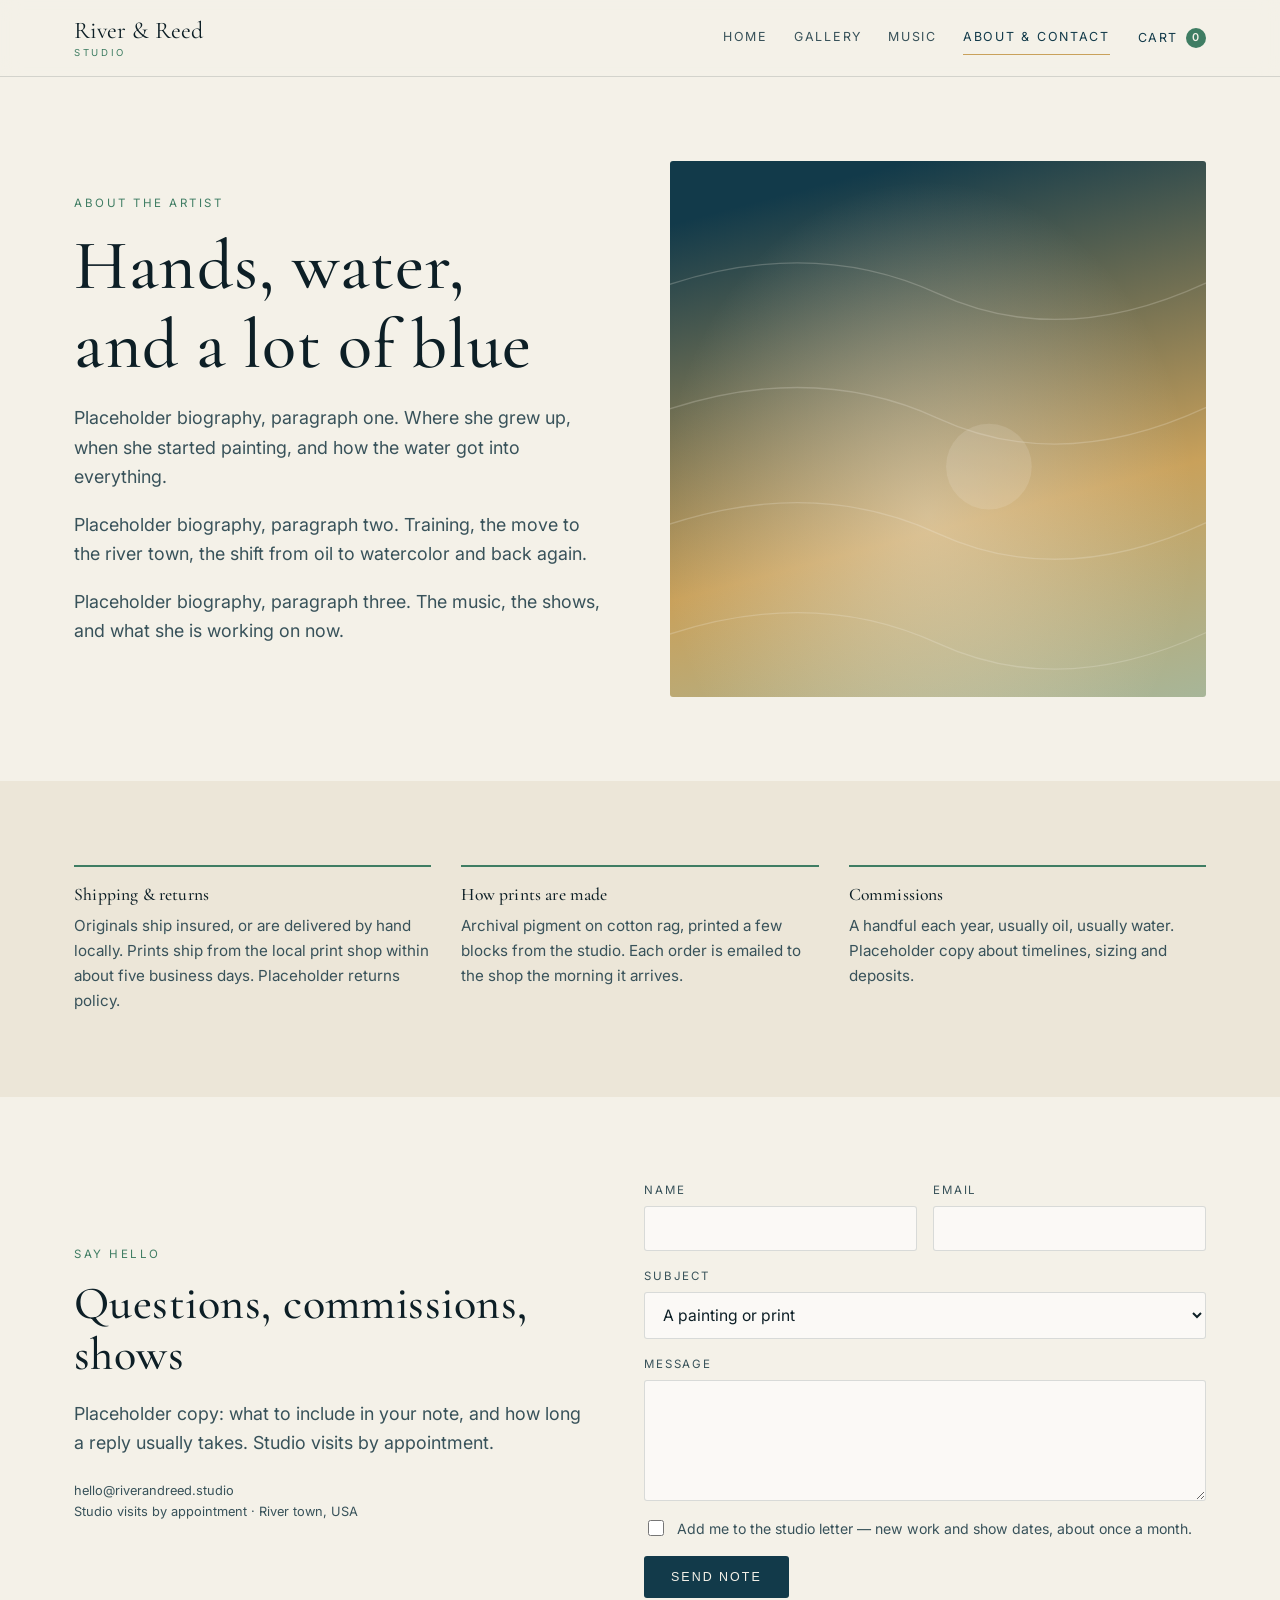
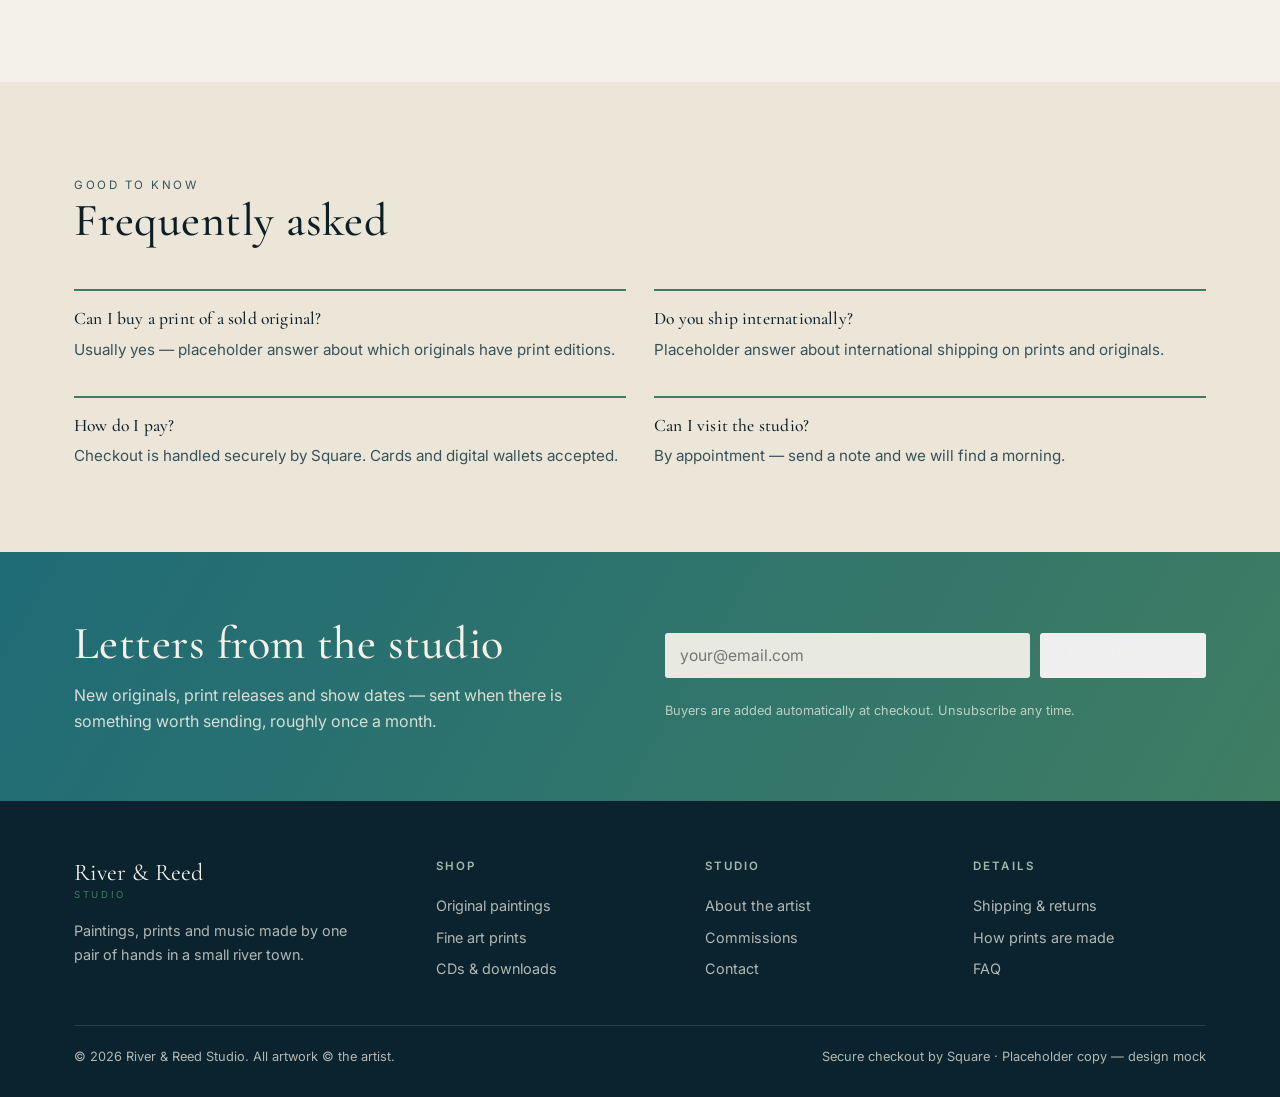
==== about.html @ 7d3acfeb "Add four-page storefront design mock Static mock of the single-artist artwork storefront: home, gall" ====
<!doctype html>
<html lang="en">
<head>
<meta charset="utf-8">
<meta name="viewport" content="width=device-width, initial-scale=1">
<title>About &amp; Contact — River &amp; Reed Studio</title>
<meta name="description" content="Original oil and watercolor paintings, fine art prints, and music from a single-artist studio.">
<link rel="preconnect" href="https://fonts.googleapis.com">
<link rel="preconnect" href="https://fonts.gstatic.com" crossorigin>
<link href="https://fonts.googleapis.com/css2?family=Cormorant+Garamond:wght@400;500;600&family=Inter:wght@400;500;600&display=swap" rel="stylesheet">
<link rel="stylesheet" href="assets/styles.css">
</head>
<body>
<header class="site-header">
  <div class="shell nav">
    <a class="brand" href="index.html">River &amp; Reed<small>Studio</small></a>
    <button class="nav-toggle" aria-expanded="false" aria-label="Menu">☰</button>
    <nav class="nav-links">
      <a href="index.html">Home</a>
      <a href="gallery.html">Gallery</a>
      <a href="music.html">Music</a>
      <a href="about.html" aria-current="page">About &amp; Contact</a>
    </nav>
    <a class="cart" href="#cart">Cart <b>0</b></a>
  </div>
</header>
<main>
<section class="section">
  <div class="shell split">
    <div>
      <p class="eyebrow">About the artist</p>
      <h1 style="max-width:14ch">Hands, water, and a lot of blue</h1>
      <p class="lede" style="margin-top:18px">Placeholder biography, paragraph one. Where she grew up, when she started painting, and how the water got into everything.</p>
      <p class="lede">Placeholder biography, paragraph two. Training, the move to the river town, the shift from oil to watercolor and back again.</p>
      <p class="lede">Placeholder biography, paragraph three. The music, the shows, and what she is working on now.</p>
    </div>
    <div class="split-art" data-art="artist-portrait-studio"></div>
  </div>
</section>

<section class="section section-alt" id="prints">
  <div class="shell">
    <div class="notes">
      <div class="note" id="shipping"><h3>Shipping &amp; returns</h3><p>Originals ship insured, or are delivered by hand locally. Prints ship from the local print shop within about five business days. Placeholder returns policy.</p></div>
      <div class="note"><h3>How prints are made</h3><p>Archival pigment on cotton rag, printed a few blocks from the studio. Each order is emailed to the shop the morning it arrives.</p></div>
      <div class="note" id="commissions"><h3>Commissions</h3><p>A handful each year, usually oil, usually water. Placeholder copy about timelines, sizing and deposits.</p></div>
    </div>
  </div>
</section>

<section class="section" id="contact">
  <div class="shell split">
    <div>
      <p class="eyebrow">Say hello</p>
      <h2>Questions, commissions, shows</h2>
      <p class="lede">Placeholder copy: what to include in your note, and how long a reply usually takes. Studio visits by appointment.</p>
      <p class="meta" style="margin-top:22px">
        hello@riverandreed.studio<br>
        Studio visits by appointment · River town, USA
      </p>
    </div>
    <form class="form" data-mock="Thank you — your note has been sent. (Mock form.)" novalidate>
      <div class="row-2">
        <div class="field"><label for="n">Name</label><input id="n" required></div>
        <div class="field"><label for="e">Email</label><input id="e" type="email" required></div>
      </div>
      <div class="field">
        <label for="s">Subject</label>
        <select id="s">
          <option>A painting or print</option>
          <option>Commission enquiry</option>
          <option>Music &amp; CDs</option>
          <option>Something else</option>
        </select>
      </div>
      <div class="field"><label for="m">Message</label><textarea id="m" rows="5" required></textarea></div>
      <label class="consent"><input type="checkbox"> Add me to the studio letter — new work and show dates, about once a month.</label>
      <div data-note><button class="btn btn-solid" type="submit">Send note</button></div>
    </form>
  </div>
</section>

<section class="section section-alt" id="faq">
  <div class="shell">
    <div class="section-head"><div><p class="eyebrow">Good to know</p><h2>Frequently asked</h2></div></div>
    <div class="grid grid-2">
      <div class="note"><h3>Can I buy a print of a sold original?</h3><p>Usually yes — placeholder answer about which originals have print editions.</p></div>
      <div class="note"><h3>Do you ship internationally?</h3><p>Placeholder answer about international shipping on prints and originals.</p></div>
      <div class="note"><h3>How do I pay?</h3><p>Checkout is handled securely by Square. Cards and digital wallets accepted.</p></div>
      <div class="note"><h3>Can I visit the studio?</h3><p>By appointment — send a note and we will find a morning.</p></div>
    </div>
  </div>
</section>
<section class="band">
  <div class="shell">
    <div>
      <h2>Letters from the studio</h2>
      <p>New originals, print releases and show dates — sent when there is something worth sending, roughly once a month.</p>
    </div>
    <form data-mock="Thank you — a confirmation note is on its way." novalidate>
      <input type="email" placeholder="your@email.com" aria-label="Email address" required>
      <button class="btn btn-light" type="submit">Join the list</button>
      <small>Buyers are added automatically at checkout. Unsubscribe any time.</small>
    </form>
  </div>
</section>
</main>
<footer class="site-footer">
  <div class="shell">
    <div class="foot-grid">
      <div>
        <a class="brand" href="index.html">River &amp; Reed<small>Studio</small></a>
        <p style="margin:16px 0 0;max-width:32ch">Paintings, prints and music made by one pair of hands in a small river town.</p>
      </div>
      <div>
        <h4>Shop</h4>
        <a href="gallery.html">Original paintings</a>
        <a href="gallery.html">Fine art prints</a>
        <a href="music.html">CDs &amp; downloads</a>
      </div>
      <div>
        <h4>Studio</h4>
        <a href="about.html">About the artist</a>
        <a href="about.html#commissions">Commissions</a>
        <a href="about.html#contact">Contact</a>
      </div>
      <div>
        <h4>Details</h4>
        <a href="about.html#shipping">Shipping &amp; returns</a>
        <a href="about.html#prints">How prints are made</a>
        <a href="about.html#faq">FAQ</a>
      </div>
    </div>
    <div class="legal">
      <span>© 2026 River &amp; Reed Studio. All artwork © the artist.</span>
      <span>Secure checkout by Square · Placeholder copy — design mock</span>
    </div>
  </div>
</footer>
<script src="assets/main.js"></script>
</body>
</html>
---- assets/styles.css ----
/* Artwork storefront — mock design system
   Palette: deep sea blues + moss/sage greens, mystical warm gold accent. */

:root {
  --ink:        #0d1f26;
  --ink-soft:   #38525a;
  --paper:      #f4f1e8;
  --paper-warm: #ece6d8;
  --sea:        #123a4a;
  --sea-deep:   #0a232e;
  --tide:       #1f6b76;
  --moss:       #3f7d63;
  --sage:       #9dbcab;
  --gold:       #c9a15b;
  --line:       rgba(13,31,38,.14);

  --serif: "Cormorant Garamond", "Iowan Old Style", Georgia, serif;
  --sans:  "Inter", "Avenir Next", "Segoe UI", system-ui, sans-serif;

  --shell: 1180px;
  --r: 3px;
}

* { box-sizing: border-box; }

html { scroll-behavior: smooth; }

body {
  margin: 0;
  background: var(--paper);
  color: var(--ink);
  font-family: var(--sans);
  font-size: 16px;
  line-height: 1.65;
  -webkit-font-smoothing: antialiased;
}

img { max-width: 100%; display: block; }
a { color: var(--tide); }

h1, h2, h3 { font-family: var(--serif); font-weight: 500; line-height: 1.12; margin: 0; letter-spacing: .01em; }
h1 { font-size: clamp(2.6rem, 6vw, 4.4rem); }
h2 { font-size: clamp(1.9rem, 3.6vw, 2.9rem); }
h3 { font-size: 1.32rem; }

.shell { max-width: var(--shell); margin: 0 auto; padding-inline: 24px; }

.eyebrow {
  font-size: .72rem; letter-spacing: .22em; text-transform: uppercase;
  color: var(--moss); margin: 0 0 14px;
}
.lede { font-size: 1.12rem; color: var(--ink-soft); max-width: 56ch; }

/* ---------- buttons ---------- */
.btn {
  display: inline-block; font-size: .78rem; letter-spacing: .16em; text-transform: uppercase;
  padding: 13px 26px; border-radius: var(--r); text-decoration: none;
  border: 1px solid transparent; transition: .18s ease; cursor: pointer;
}
.btn-solid { background: var(--sea); color: var(--paper); }
.btn-solid:hover { background: var(--tide); }
.btn-ghost { border-color: currentColor; color: var(--sea); background: transparent; }
.btn-ghost:hover { background: var(--sea); color: var(--paper); border-color: var(--sea); }
.btn-light { border: 1px solid rgba(244,241,232,.5); color: var(--paper); }
.btn-light:hover { background: var(--paper); color: var(--sea-deep); }

/* ---------- header ---------- */
.site-header {
  position: sticky; top: 0; z-index: 40;
  background: rgba(244,241,232,.92);
  backdrop-filter: blur(10px);
  border-bottom: 1px solid var(--line);
}
.nav { display: flex; align-items: center; gap: 28px; height: 76px; }
.brand { font-family: var(--serif); font-size: 1.5rem; text-decoration: none; color: var(--ink); line-height: 1; }
.brand small {
  display: block; font-family: var(--sans); font-size: .6rem;
  letter-spacing: .28em; text-transform: uppercase; color: var(--moss); margin-top: 5px;
}
.nav-links { display: flex; gap: 26px; margin-left: auto; }
.nav-links a {
  text-decoration: none; color: var(--ink-soft); font-size: .78rem;
  letter-spacing: .14em; text-transform: uppercase; padding: 6px 0;
  border-bottom: 1px solid transparent;
}
.nav-links a:hover, .nav-links a[aria-current="page"] { color: var(--sea); border-bottom-color: var(--gold); }
.cart {
  display: inline-flex; align-items: center; gap: 8px; text-decoration: none;
  font-size: .78rem; letter-spacing: .12em; text-transform: uppercase; color: var(--sea);
}
.cart b {
  background: var(--moss); color: var(--paper); font-size: .68rem; font-weight: 600;
  min-width: 20px; height: 20px; border-radius: 999px; display: grid; place-items: center;
}
.nav-toggle { display: none; background: none; border: 0; font-size: 1.4rem; color: var(--sea); cursor: pointer; }

/* ---------- hero ---------- */
.hero {
  position: relative; color: var(--paper);
  background: linear-gradient(150deg, var(--sea-deep), var(--sea) 45%, var(--moss) 130%);
  overflow: hidden;
}
.hero::after {
  content: ""; position: absolute; inset: 0;
  background:
    radial-gradient(60% 55% at 78% 28%, rgba(201,161,91,.28), transparent 70%),
    radial-gradient(70% 60% at 12% 88%, rgba(157,188,171,.24), transparent 70%);
  pointer-events: none;
}
.hero .shell { position: relative; z-index: 1; display: grid; grid-template-columns: 1.05fr .95fr; gap: 56px; align-items: center; padding-block: 96px; }
.hero .eyebrow { color: var(--sage); }
.hero p.lede { color: rgba(244,241,232,.82); }
.hero-actions { display: flex; gap: 14px; flex-wrap: wrap; margin-top: 34px; }
.hero-art { aspect-ratio: 4/5; border-radius: var(--r); overflow: hidden; box-shadow: 0 30px 70px rgba(10,35,46,.45); }

/* ---------- sections ---------- */
.section { padding-block: 84px; }
.section-alt { background: var(--paper-warm); }
.section-head { display: flex; align-items: flex-end; justify-content: space-between; gap: 24px; margin-bottom: 42px; }
.section-head p { margin: 10px 0 0; color: var(--ink-soft); }
.section-head a { font-size: .76rem; letter-spacing: .14em; text-transform: uppercase; text-decoration: none; white-space: nowrap; }

/* ---------- product grid ---------- */
.grid { display: grid; gap: 34px 28px; grid-template-columns: repeat(3, 1fr); }
.grid-2 { grid-template-columns: repeat(2, 1fr); }

.card { display: flex; flex-direction: column; }
.card-media { position: relative; aspect-ratio: 4/5; overflow: hidden; border-radius: var(--r); background: var(--sage); }
.card-media img, .card-media svg { width: 100%; height: 100%; object-fit: cover; transition: transform .5s ease; }
.card:hover .card-media img, .card:hover .card-media svg { transform: scale(1.035); }
.tag {
  position: absolute; top: 12px; left: 12px; z-index: 2;
  font-size: .62rem; letter-spacing: .16em; text-transform: uppercase;
  padding: 5px 10px; border-radius: 999px; background: rgba(244,241,232,.94); color: var(--sea-deep);
}
.tag-sold { background: var(--sea-deep); color: var(--paper); }
.tag-print { background: var(--moss); color: var(--paper); }
.card-body { padding-top: 14px; display: flex; flex-direction: column; gap: 4px; flex: 1; }
.card-body h3 a { color: inherit; text-decoration: none; }
.meta { font-size: .8rem; color: var(--ink-soft); }
.price { font-family: var(--serif); font-size: 1.2rem; margin-top: 6px; }
.price s { color: var(--ink-soft); font-size: .9rem; margin-right: 8px; }
.card .btn { margin-top: 14px; align-self: flex-start; }

/* ---------- filters ---------- */
.filters { display: flex; flex-wrap: wrap; gap: 10px; margin-bottom: 38px; }
.chip {
  font-size: .74rem; letter-spacing: .12em; text-transform: uppercase;
  padding: 9px 18px; border: 1px solid var(--line); border-radius: 999px;
  background: transparent; color: var(--ink-soft); cursor: pointer; transition: .18s;
}
.chip:hover { border-color: var(--moss); color: var(--moss); }
.chip[aria-pressed="true"] { background: var(--sea); border-color: var(--sea); color: var(--paper); }

/* ---------- player ---------- */
.player {
  background: var(--sea-deep); color: var(--paper); border-radius: var(--r);
  padding: 30px; display: grid; grid-template-columns: 190px 1fr; gap: 28px; align-items: center;
}
.player-cover { aspect-ratio: 1; border-radius: var(--r); overflow: hidden; }
.player h3 { color: var(--paper); }
.player .meta { color: var(--sage); }
.tracks { list-style: none; margin: 20px 0 0; padding: 0; }
.track {
  display: grid; grid-template-columns: 34px 1fr auto; align-items: center; gap: 14px;
  padding: 11px 10px; border-top: 1px solid rgba(244,241,232,.14); font-size: .92rem;
}
.track:last-child { border-bottom: 1px solid rgba(244,241,232,.14); }
.track button {
  width: 30px; height: 30px; border-radius: 999px; border: 1px solid rgba(244,241,232,.4);
  background: transparent; color: var(--paper); cursor: pointer; font-size: .68rem;
}
.track button:hover, .track[data-playing="true"] button { background: var(--gold); border-color: var(--gold); color: var(--sea-deep); }
.track .dur { color: var(--sage); font-variant-numeric: tabular-nums; font-size: .84rem; }
.scrub { height: 3px; background: rgba(244,241,232,.2); border-radius: 999px; margin-top: 22px; overflow: hidden; }
.scrub i { display: block; height: 100%; width: 34%; background: var(--gold); }

/* ---------- editorial split ---------- */
.split { display: grid; grid-template-columns: 1fr 1fr; gap: 60px; align-items: center; }
.split-art { aspect-ratio: 1; border-radius: var(--r); overflow: hidden; }

/* ---------- notes / values ---------- */
.notes { display: grid; grid-template-columns: repeat(3, 1fr); gap: 30px; }
.note { border-top: 2px solid var(--moss); padding-top: 18px; }
.note h3 { font-size: 1.1rem; margin-bottom: 8px; }
.note p { margin: 0; color: var(--ink-soft); font-size: .95rem; }

/* ---------- forms ---------- */
.form { display: grid; gap: 16px; }
.field { display: grid; gap: 6px; }
.field label { font-size: .72rem; letter-spacing: .16em; text-transform: uppercase; color: var(--ink-soft); }
input, textarea, select {
  font-family: inherit; font-size: .98rem; color: var(--ink);
  padding: 12px 14px; border: 1px solid var(--line); border-radius: var(--r);
  background: rgba(255,255,255,.6);
}
input:focus, textarea:focus, select:focus { outline: 2px solid var(--tide); outline-offset: 1px; }
.row-2 { display: grid; grid-template-columns: 1fr 1fr; gap: 16px; }
.consent { display: flex; gap: 10px; align-items: flex-start; font-size: .88rem; color: var(--ink-soft); }
.consent input { width: 16px; height: 16px; margin-top: 3px; }

/* ---------- mailing band ---------- */
.band { background: linear-gradient(120deg, var(--tide), var(--moss)); color: var(--paper); }
.band .shell { padding-block: 66px; display: grid; grid-template-columns: 1fr 1fr; gap: 50px; align-items: center; }
.band h2 { color: var(--paper); }
.band p { color: rgba(244,241,232,.86); margin: 12px 0 0; }
.band form { display: flex; gap: 10px; flex-wrap: wrap; }
.band input { flex: 1 1 240px; background: rgba(244,241,232,.94); border-color: transparent; }
.band small { display: block; margin-top: 12px; color: rgba(244,241,232,.72); font-size: .8rem; }

/* ---------- footer ---------- */
.site-footer { background: var(--sea-deep); color: rgba(244,241,232,.72); font-size: .9rem; }
.site-footer .shell { padding-block: 56px 30px; }
.foot-grid { display: grid; grid-template-columns: 1.4fr 1fr 1fr 1fr; gap: 36px; }
.site-footer h4 { font-size: .72rem; letter-spacing: .18em; text-transform: uppercase; color: var(--sage); margin: 0 0 14px; font-weight: 600; }
.site-footer a { color: rgba(244,241,232,.72); text-decoration: none; display: block; padding: 4px 0; }
.site-footer a:hover { color: var(--gold); }
.site-footer .brand { color: var(--paper); }
.legal {
  margin-top: 40px; padding-top: 20px; border-top: 1px solid rgba(244,241,232,.14);
  display: flex; justify-content: space-between; gap: 18px; flex-wrap: wrap; font-size: .8rem;
}

/* ---------- responsive ---------- */
@media (max-width: 900px) {
  .hero .shell, .split, .band .shell, .player { grid-template-columns: 1fr; }
  .hero .shell { padding-block: 64px; }
  .grid, .notes { grid-template-columns: repeat(2, 1fr); }
  .foot-grid { grid-template-columns: 1fr 1fr; }
  .nav-links {
    display: none; position: absolute; top: 76px; left: 0; right: 0;
    flex-direction: column; gap: 0; background: var(--paper);
    border-bottom: 1px solid var(--line); padding: 8px 24px 18px;
  }
  .nav-links.open { display: flex; }
  .nav-toggle { display: block; margin-left: auto; order: 3; }
  .cart { order: 2; margin-left: auto; }
}
@media (max-width: 620px) {
  .grid, .notes, .row-2 { grid-template-columns: 1fr; }
  .section { padding-block: 58px; }
  .section-head { flex-direction: column; align-items: flex-start; }
}
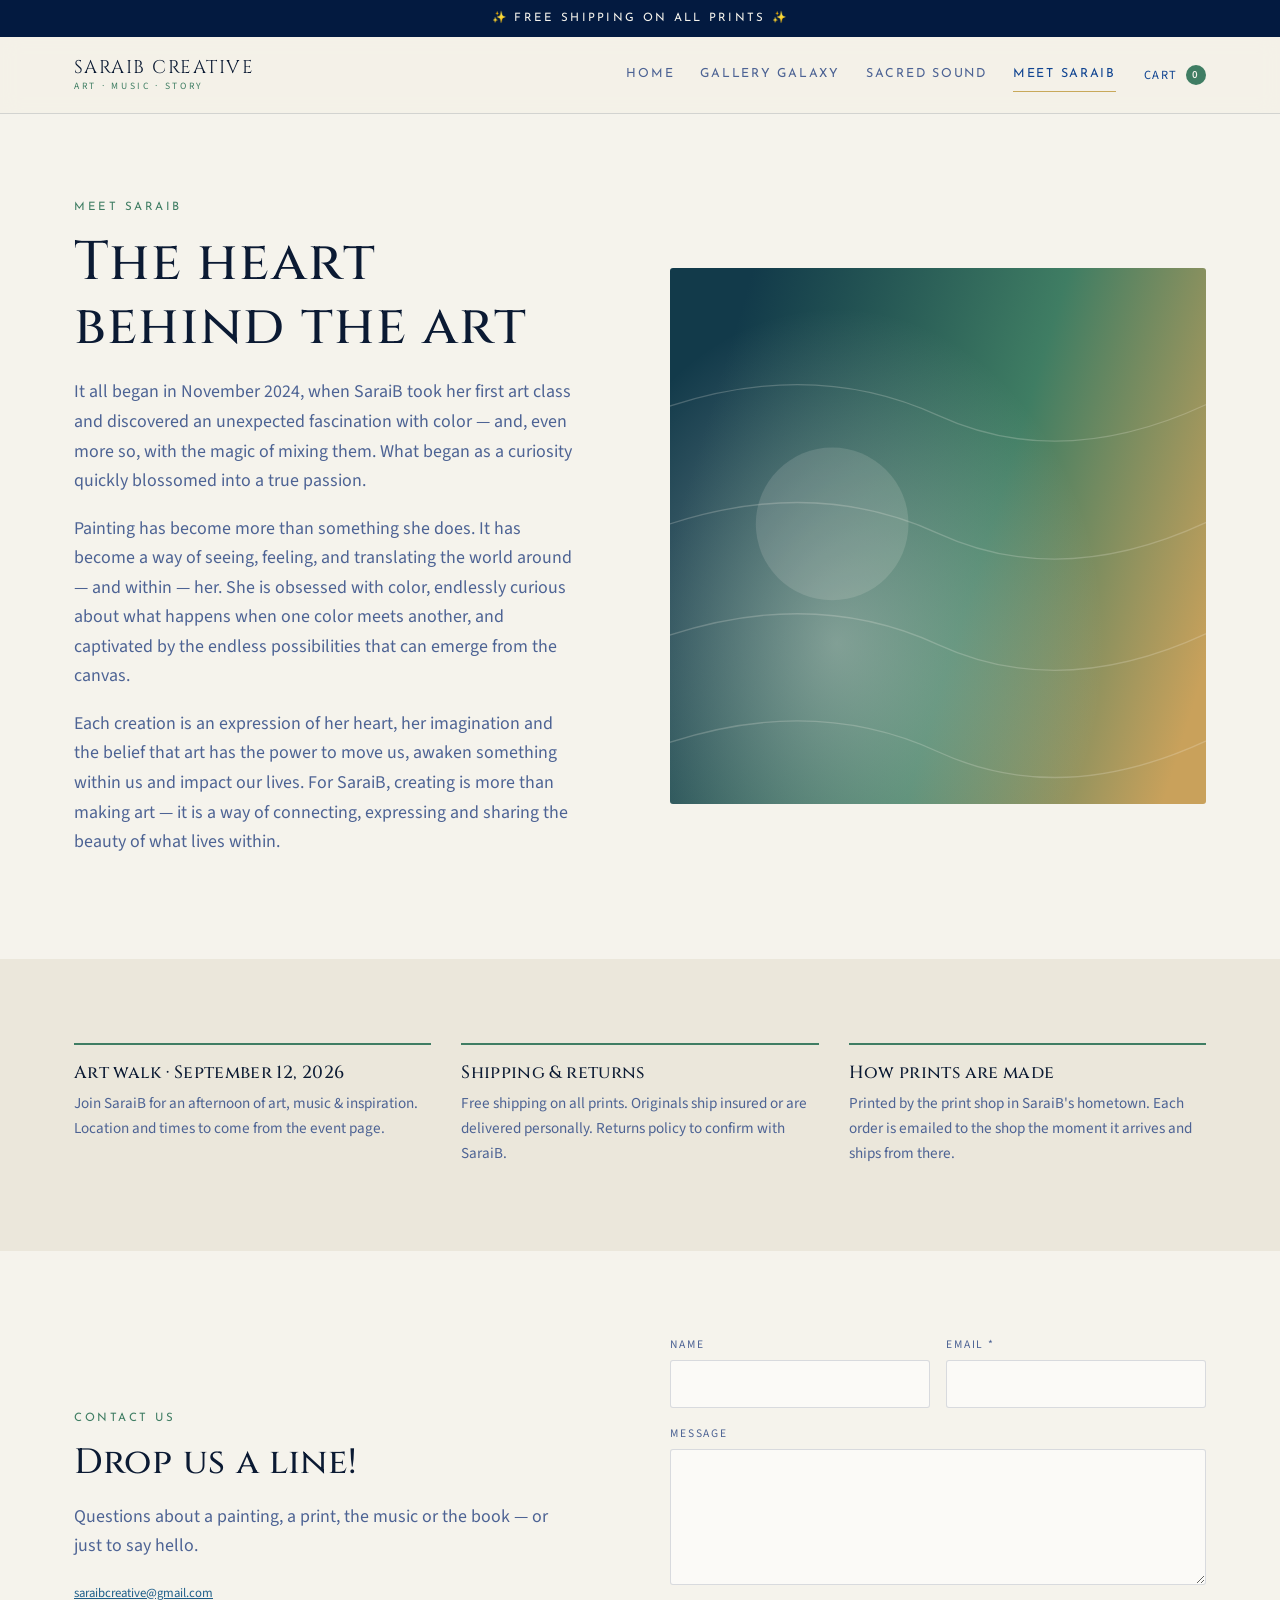
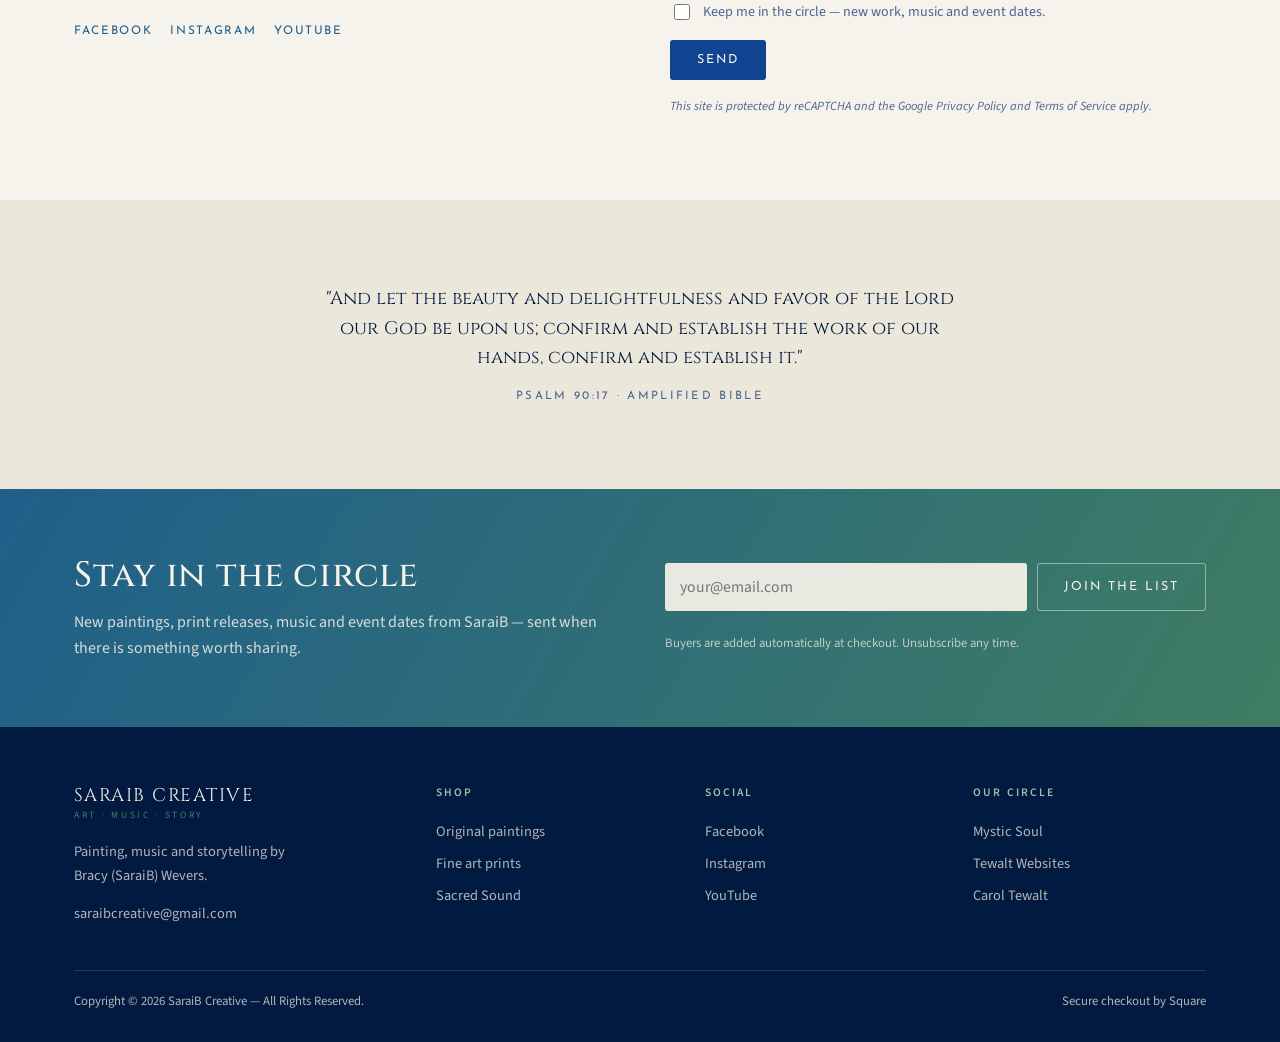
==== commit b747e722: "Merge SaraiB Creative copy, identity and structure into the mock Rebrand from the placeholder studio" ====
--- a/about.html
+++ b/about.html
@@ -3,23 +3,24 @@
 <head>
 <meta charset="utf-8">
 <meta name="viewport" content="width=device-width, initial-scale=1">
-<title>About &amp; Contact — River &amp; Reed Studio</title>
-<meta name="description" content="Original oil and watercolor paintings, fine art prints, and music from a single-artist studio.">
+<title>Meet SaraiB — SaraiB Creative</title>
+<meta name="description" content="Original paintings, fine art prints, music and storytelling by Bracy (SaraiB) Wevers.">
 <link rel="preconnect" href="https://fonts.googleapis.com">
 <link rel="preconnect" href="https://fonts.gstatic.com" crossorigin>
-<link href="https://fonts.googleapis.com/css2?family=Cormorant+Garamond:wght@400;500;600&family=Inter:wght@400;500;600&display=swap" rel="stylesheet">
+<link href="https://fonts.googleapis.com/css2?family=Cinzel:wght@400;500;600&family=Josefin+Sans:wght@400;600&family=Source+Sans+3:wght@400;600&display=swap" rel="stylesheet">
 <link rel="stylesheet" href="assets/styles.css">
 </head>
 <body>
+<div class="announce">✨ Free shipping on all prints ✨</div>
 <header class="site-header">
   <div class="shell nav">
-    <a class="brand" href="index.html">River &amp; Reed<small>Studio</small></a>
+    <a class="brand" href="index.html">SaraiB Creative<small>Art · Music · Story</small></a>
     <button class="nav-toggle" aria-expanded="false" aria-label="Menu">☰</button>
     <nav class="nav-links">
       <a href="index.html">Home</a>
-      <a href="gallery.html">Gallery</a>
-      <a href="music.html">Music</a>
-      <a href="about.html" aria-current="page">About &amp; Contact</a>
+      <a href="gallery.html">Gallery Galaxy</a>
+      <a href="music.html">Sacred Sound</a>
+      <a href="about.html" aria-current="page">Meet SaraiB</a>
     </nav>
     <a class="cart" href="#cart">Cart <b>0</b></a>
   </div>
@@ -28,22 +29,22 @@
 <section class="section">
   <div class="shell split">
     <div>
-      <p class="eyebrow">About the artist</p>
-      <h1 style="max-width:14ch">Hands, water, and a lot of blue</h1>
-      <p class="lede" style="margin-top:18px">Placeholder biography, paragraph one. Where she grew up, when she started painting, and how the water got into everything.</p>
-      <p class="lede">Placeholder biography, paragraph two. Training, the move to the river town, the shift from oil to watercolor and back again.</p>
-      <p class="lede">Placeholder biography, paragraph three. The music, the shows, and what she is working on now.</p>
+      <p class="eyebrow">Meet SaraiB</p>
+      <h1>The heart behind the art</h1>
+      <p class="lede" style="margin-top:18px">It all began in November 2024, when SaraiB took her first art class and discovered an unexpected fascination with color — and, even more so, with the magic of mixing them. What began as a curiosity quickly blossomed into a true passion.</p>
+      <p class="lede">Painting has become more than something she does. It has become a way of seeing, feeling, and translating the world around — and within — her. She is obsessed with color, endlessly curious about what happens when one color meets another, and captivated by the endless possibilities that can emerge from the canvas.</p>
+      <p class="lede">Each creation is an expression of her heart, her imagination and the belief that art has the power to move us, awaken something within us and impact our lives. For SaraiB, creating is more than making art — it is a way of connecting, expressing and sharing the beauty of what lives within.</p>
     </div>
-    <div class="split-art" data-art="artist-portrait-studio"></div>
+    <div class="split-art" data-art="bracy-saraib-wevers-portrait"></div>
   </div>
 </section>
 
-<section class="section section-alt" id="prints">
+<section class="section section-alt" id="events">
   <div class="shell">
     <div class="notes">
-      <div class="note" id="shipping"><h3>Shipping &amp; returns</h3><p>Originals ship insured, or are delivered by hand locally. Prints ship from the local print shop within about five business days. Placeholder returns policy.</p></div>
-      <div class="note"><h3>How prints are made</h3><p>Archival pigment on cotton rag, printed a few blocks from the studio. Each order is emailed to the shop the morning it arrives.</p></div>
-      <div class="note" id="commissions"><h3>Commissions</h3><p>A handful each year, usually oil, usually water. Placeholder copy about timelines, sizing and deposits.</p></div>
+      <div class="note"><h3>Art walk · September 12, 2026</h3><p>Join SaraiB for an afternoon of art, music &amp; inspiration. Location and times to come from the event page.</p></div>
+      <div class="note" id="shipping"><h3>Shipping &amp; returns</h3><p>Free shipping on all prints. Originals ship insured or are delivered personally. Returns policy to confirm with SaraiB.</p></div>
+      <div class="note" id="prints"><h3>How prints are made</h3><p>Printed by the print shop in SaraiB's hometown. Each order is emailed to the shop the moment it arrives and ships from there.</p></div>
     </div>
   </div>
 </section>
@@ -51,53 +52,41 @@
 <section class="section" id="contact">
   <div class="shell split">
     <div>
-      <p class="eyebrow">Say hello</p>
-      <h2>Questions, commissions, shows</h2>
-      <p class="lede">Placeholder copy: what to include in your note, and how long a reply usually takes. Studio visits by appointment.</p>
-      <p class="meta" style="margin-top:22px">
-        hello@riverandreed.studio<br>
-        Studio visits by appointment · River town, USA
-      </p>
+      <p class="eyebrow">Contact us</p>
+      <h2>Drop us a line!</h2>
+      <p class="lede">Questions about a painting, a print, the music or the book — or just to say hello.</p>
+      <p class="meta" style="margin-top:22px"><a href="mailto:saraibcreative@gmail.com">saraibcreative@gmail.com</a></p>
+      <div class="socials" style="margin-top:18px">
+        <a href="https://www.facebook.com/bracy.wevers" rel="noopener">Facebook</a>
+        <a href="https://www.instagram.com/bracyyourself/" rel="noopener">Instagram</a>
+        <a href="https://www.youtube.com/@BracySaraiBWevers" rel="noopener">YouTube</a>
+      </div>
     </div>
     <form class="form" data-mock="Thank you — your note has been sent. (Mock form.)" novalidate>
       <div class="row-2">
-        <div class="field"><label for="n">Name</label><input id="n" required></div>
-        <div class="field"><label for="e">Email</label><input id="e" type="email" required></div>
+        <div class="field"><label for="n">Name</label><input id="n"></div>
+        <div class="field"><label for="e">Email *</label><input id="e" type="email" required></div>
       </div>
-      <div class="field">
-        <label for="s">Subject</label>
-        <select id="s">
-          <option>A painting or print</option>
-          <option>Commission enquiry</option>
-          <option>Music &amp; CDs</option>
-          <option>Something else</option>
-        </select>
-      </div>
-      <div class="field"><label for="m">Message</label><textarea id="m" rows="5" required></textarea></div>
-      <label class="consent"><input type="checkbox"> Add me to the studio letter — new work and show dates, about once a month.</label>
-      <div data-note><button class="btn btn-solid" type="submit">Send note</button></div>
+      <div class="field"><label for="m">Message</label><textarea id="m" rows="5"></textarea></div>
+      <label class="consent"><input type="checkbox"> Keep me in the circle — new work, music and event dates.</label>
+      <div data-note><button class="btn btn-solid" type="submit">Send</button></div>
+      <p class="pending" style="margin:0">This site is protected by reCAPTCHA and the Google Privacy Policy and Terms of Service apply.</p>
     </form>
   </div>
 </section>
 
-<section class="section section-alt" id="faq">
+<section class="section section-alt">
   <div class="shell">
-    <div class="section-head"><div><p class="eyebrow">Good to know</p><h2>Frequently asked</h2></div></div>
-    <div class="grid grid-2">
-      <div class="note"><h3>Can I buy a print of a sold original?</h3><p>Usually yes — placeholder answer about which originals have print editions.</p></div>
-      <div class="note"><h3>Do you ship internationally?</h3><p>Placeholder answer about international shipping on prints and originals.</p></div>
-      <div class="note"><h3>How do I pay?</h3><p>Checkout is handled securely by Square. Cards and digital wallets accepted.</p></div>
-      <div class="note"><h3>Can I visit the studio?</h3><p>By appointment — send a note and we will find a morning.</p></div>
-    </div>
+    <p class="verse">"And let the beauty and delightfulness and favor of the Lord our God be upon us; confirm and establish the work of our hands, confirm and establish it."<small>Psalm 90:17 · Amplified Bible</small></p>
   </div>
 </section>
 <section class="band">
   <div class="shell">
     <div>
-      <h2>Letters from the studio</h2>
-      <p>New originals, print releases and show dates — sent when there is something worth sending, roughly once a month.</p>
+      <h2>Stay in the circle</h2>
+      <p>New paintings, print releases, music and event dates from SaraiB — sent when there is something worth sharing.</p>
     </div>
-    <form data-mock="Thank you — a confirmation note is on its way." novalidate>
+    <form data-mock="Thank you — you're on the list." novalidate>
       <input type="email" placeholder="your@email.com" aria-label="Email address" required>
       <button class="btn btn-light" type="submit">Join the list</button>
       <small>Buyers are added automatically at checkout. Unsubscribe any time.</small>
@@ -109,31 +98,32 @@
   <div class="shell">
     <div class="foot-grid">
       <div>
-        <a class="brand" href="index.html">River &amp; Reed<small>Studio</small></a>
-        <p style="margin:16px 0 0;max-width:32ch">Paintings, prints and music made by one pair of hands in a small river town.</p>
+        <a class="brand" href="index.html">SaraiB Creative<small>Art · Music · Story</small></a>
+        <p style="margin:16px 0 0;max-width:34ch">Painting, music and storytelling by Bracy (SaraiB) Wevers.</p>
+        <p style="margin:10px 0 0"><a href="mailto:saraibcreative@gmail.com">saraibcreative@gmail.com</a></p>
       </div>
       <div>
         <h4>Shop</h4>
         <a href="gallery.html">Original paintings</a>
         <a href="gallery.html">Fine art prints</a>
-        <a href="music.html">CDs &amp; downloads</a>
+        <a href="music.html">Sacred Sound</a>
       </div>
       <div>
-        <h4>Studio</h4>
-        <a href="about.html">About the artist</a>
-        <a href="about.html#commissions">Commissions</a>
-        <a href="about.html#contact">Contact</a>
+        <h4>Social</h4>
+        <a href="https://www.facebook.com/bracy.wevers" rel="noopener">Facebook</a>
+        <a href="https://www.instagram.com/bracyyourself/" rel="noopener">Instagram</a>
+        <a href="https://www.youtube.com/@BracySaraiBWevers" rel="noopener">YouTube</a>
       </div>
       <div>
-        <h4>Details</h4>
-        <a href="about.html#shipping">Shipping &amp; returns</a>
-        <a href="about.html#prints">How prints are made</a>
-        <a href="about.html#faq">FAQ</a>
+        <h4>Our circle</h4>
+        <a href="https://mystic-soul.com/" rel="noopener">Mystic Soul</a>
+        <a href="https://www.tewaltwebsites.com/" rel="noopener">Tewalt Websites</a>
+        <a href="https://caroltewalt.com/" rel="noopener">Carol Tewalt</a>
       </div>
     </div>
     <div class="legal">
-      <span>© 2026 River &amp; Reed Studio. All artwork © the artist.</span>
-      <span>Secure checkout by Square · Placeholder copy — design mock</span>
+      <span>Copyright © 2026 SaraiB Creative — All Rights Reserved.</span>
+      <span>Secure checkout by Square</span>
     </div>
   </div>
 </footer>
--- a/assets/styles.css
+++ b/assets/styles.css
@@ -2,20 +2,23 @@
    Palette: deep sea blues + moss/sage greens, mystical warm gold accent. */
 
 :root {
-  --ink:        #0d1f26;
-  --ink-soft:   #38525a;
-  --paper:      #f4f1e8;
-  --paper-warm: #ece6d8;
-  --sea:        #123a4a;
-  --sea-deep:   #0a232e;
-  --tide:       #1f6b76;
+  /* SaraiB Creative — navy + blue from saraibcreative.com, greens from the
+     captured brand direction, olive-gold pulled from the site accent. */
+  --ink:        #0b1a33;
+  --ink-soft:   #4d6394;
+  --paper:      #f5f3ec;
+  --paper-warm: #ebe7db;
+  --sea:        #104491;
+  --sea-deep:   #031a40;
+  --tide:       #1f5f8a;
   --moss:       #3f7d63;
   --sage:       #9dbcab;
-  --gold:       #c9a15b;
-  --line:       rgba(13,31,38,.14);
-
-  --serif: "Cormorant Garamond", "Iowan Old Style", Georgia, serif;
-  --sans:  "Inter", "Avenir Next", "Segoe UI", system-ui, sans-serif;
+  --gold:       #c8a95a;
+  --line:       rgba(3,26,64,.14);
+
+  --serif: "Cinzel", "Trajan Pro", "Cormorant Garamond", Georgia, serif;
+  --sans:  "Source Sans 3", "Source Sans Pro", "Segoe UI", system-ui, sans-serif;
+  --label: "Josefin Sans", "Source Sans 3", system-ui, sans-serif;
 
   --shell: 1180px;
   --r: 3px;
@@ -38,22 +41,22 @@
 img { max-width: 100%; display: block; }
 a { color: var(--tide); }
 
-h1, h2, h3 { font-family: var(--serif); font-weight: 500; line-height: 1.12; margin: 0; letter-spacing: .01em; }
-h1 { font-size: clamp(2.6rem, 6vw, 4.4rem); }
-h2 { font-size: clamp(1.9rem, 3.6vw, 2.9rem); }
-h3 { font-size: 1.32rem; }
+h1, h2, h3 { font-family: var(--serif); font-weight: 500; line-height: 1.18; margin: 0; letter-spacing: .02em; text-wrap: balance; }
+h1 { font-size: clamp(2rem, 4.6vw, 3.4rem); }
+h2 { font-size: clamp(1.5rem, 2.8vw, 2.2rem); }
+h3 { font-size: 1.05rem; }
 
 .shell { max-width: var(--shell); margin: 0 auto; padding-inline: 24px; }
 
 .eyebrow {
-  font-size: .72rem; letter-spacing: .22em; text-transform: uppercase;
+  font-family: var(--label); font-size: .72rem; letter-spacing: .22em; text-transform: uppercase;
   color: var(--moss); margin: 0 0 14px;
 }
 .lede { font-size: 1.12rem; color: var(--ink-soft); max-width: 56ch; }
 
 /* ---------- buttons ---------- */
 .btn {
-  display: inline-block; font-size: .78rem; letter-spacing: .16em; text-transform: uppercase;
+  display: inline-block; font-family: var(--label); font-size: .78rem; letter-spacing: .16em; text-transform: uppercase;
   padding: 13px 26px; border-radius: var(--r); text-decoration: none;
   border: 1px solid transparent; transition: .18s ease; cursor: pointer;
 }
@@ -61,8 +64,30 @@
 .btn-solid:hover { background: var(--tide); }
 .btn-ghost { border-color: currentColor; color: var(--sea); background: transparent; }
 .btn-ghost:hover { background: var(--sea); color: var(--paper); border-color: var(--sea); }
-.btn-light { border: 1px solid rgba(244,241,232,.5); color: var(--paper); }
+.btn-light { background: transparent; border: 1px solid rgba(244,241,232,.5); color: var(--paper); }
 .btn-light:hover { background: var(--paper); color: var(--sea-deep); }
+
+/* ---------- announcement + event ---------- */
+.announce {
+  background: var(--sea-deep); color: var(--paper); text-align: center;
+  font-family: var(--label); font-size: .72rem; letter-spacing: .2em; text-transform: uppercase;
+  padding: 9px 16px;
+}
+.event {
+  background: var(--paper-warm); border-bottom: 1px solid var(--line);
+}
+.event .shell { display: flex; flex-wrap: wrap; align-items: center; gap: 8px 22px; padding-block: 12px; font-size: .92rem; }
+.event time { font-family: var(--label); font-size: .74rem; letter-spacing: .16em; text-transform: uppercase; color: var(--sea); }
+.event a { margin-left: auto; font-family: var(--label); font-size: .74rem; letter-spacing: .14em; text-transform: uppercase; text-decoration: none; }
+
+/* ---------- book / quote ---------- */
+.testimonial { border-left: 2px solid var(--gold); padding-left: 22px; color: var(--ink-soft); font-size: 1.02rem; }
+.testimonial cite { display: block; margin-top: 12px; font-style: normal; font-family: var(--label); font-size: .74rem; letter-spacing: .14em; text-transform: uppercase; color: var(--moss); }
+.verse { text-align: center; max-width: 60ch; margin: 0 auto; font-family: var(--serif); font-size: 1.15rem; line-height: 1.6; color: var(--sea-deep); }
+.verse small { display: block; margin-top: 14px; font-family: var(--label); font-size: .72rem; letter-spacing: .2em; text-transform: uppercase; color: var(--ink-soft); }
+.socials { display: flex; gap: 18px; flex-wrap: wrap; }
+.socials a { font-family: var(--label); font-size: .74rem; letter-spacing: .14em; text-transform: uppercase; text-decoration: none; }
+.pending { font-size: .78rem; color: var(--ink-soft); font-style: italic; }
 
 /* ---------- header ---------- */
 .site-header {
@@ -72,14 +97,14 @@
   border-bottom: 1px solid var(--line);
 }
 .nav { display: flex; align-items: center; gap: 28px; height: 76px; }
-.brand { font-family: var(--serif); font-size: 1.5rem; text-decoration: none; color: var(--ink); line-height: 1; }
+.brand { font-family: var(--serif); font-size: 1.15rem; letter-spacing: .08em; text-transform: uppercase; text-decoration: none; color: var(--ink); line-height: 1; }
 .brand small {
   display: block; font-family: var(--sans); font-size: .6rem;
   letter-spacing: .28em; text-transform: uppercase; color: var(--moss); margin-top: 5px;
 }
 .nav-links { display: flex; gap: 26px; margin-left: auto; }
 .nav-links a {
-  text-decoration: none; color: var(--ink-soft); font-size: .78rem;
+  font-family: var(--label); text-decoration: none; color: var(--ink-soft); font-size: .78rem;
   letter-spacing: .14em; text-transform: uppercase; padding: 6px 0;
   border-bottom: 1px solid transparent;
 }
@@ -125,6 +150,7 @@
 .grid-2 { grid-template-columns: repeat(2, 1fr); }
 
 .card { display: flex; flex-direction: column; }
+.card-media--square { aspect-ratio: 1; }
 .card-media { position: relative; aspect-ratio: 4/5; overflow: hidden; border-radius: var(--r); background: var(--sage); }
 .card-media img, .card-media svg { width: 100%; height: 100%; object-fit: cover; transition: transform .5s ease; }
 .card:hover .card-media img, .card:hover .card-media svg { transform: scale(1.035); }
@@ -138,14 +164,14 @@
 .card-body { padding-top: 14px; display: flex; flex-direction: column; gap: 4px; flex: 1; }
 .card-body h3 a { color: inherit; text-decoration: none; }
 .meta { font-size: .8rem; color: var(--ink-soft); }
-.price { font-family: var(--serif); font-size: 1.2rem; margin-top: 6px; }
+.price { font-family: var(--sans); font-weight: 600; font-size: 1.1rem; margin-top: 6px; }
 .price s { color: var(--ink-soft); font-size: .9rem; margin-right: 8px; }
 .card .btn { margin-top: 14px; align-self: flex-start; }
 
 /* ---------- filters ---------- */
 .filters { display: flex; flex-wrap: wrap; gap: 10px; margin-bottom: 38px; }
 .chip {
-  font-size: .74rem; letter-spacing: .12em; text-transform: uppercase;
+  font-family: var(--label); font-size: .74rem; letter-spacing: .12em; text-transform: uppercase;
   padding: 9px 18px; border: 1px solid var(--line); border-radius: 999px;
   background: transparent; color: var(--ink-soft); cursor: pointer; transition: .18s;
 }
@@ -155,7 +181,7 @@
 /* ---------- player ---------- */
 .player {
   background: var(--sea-deep); color: var(--paper); border-radius: var(--r);
-  padding: 30px; display: grid; grid-template-columns: 190px 1fr; gap: 28px; align-items: center;
+  padding: 30px; display: grid; grid-template-columns: 190px 1fr; gap: 28px; align-items: start;
 }
 .player-cover { aspect-ratio: 1; border-radius: var(--r); overflow: hidden; }
 .player h3 { color: var(--paper); }
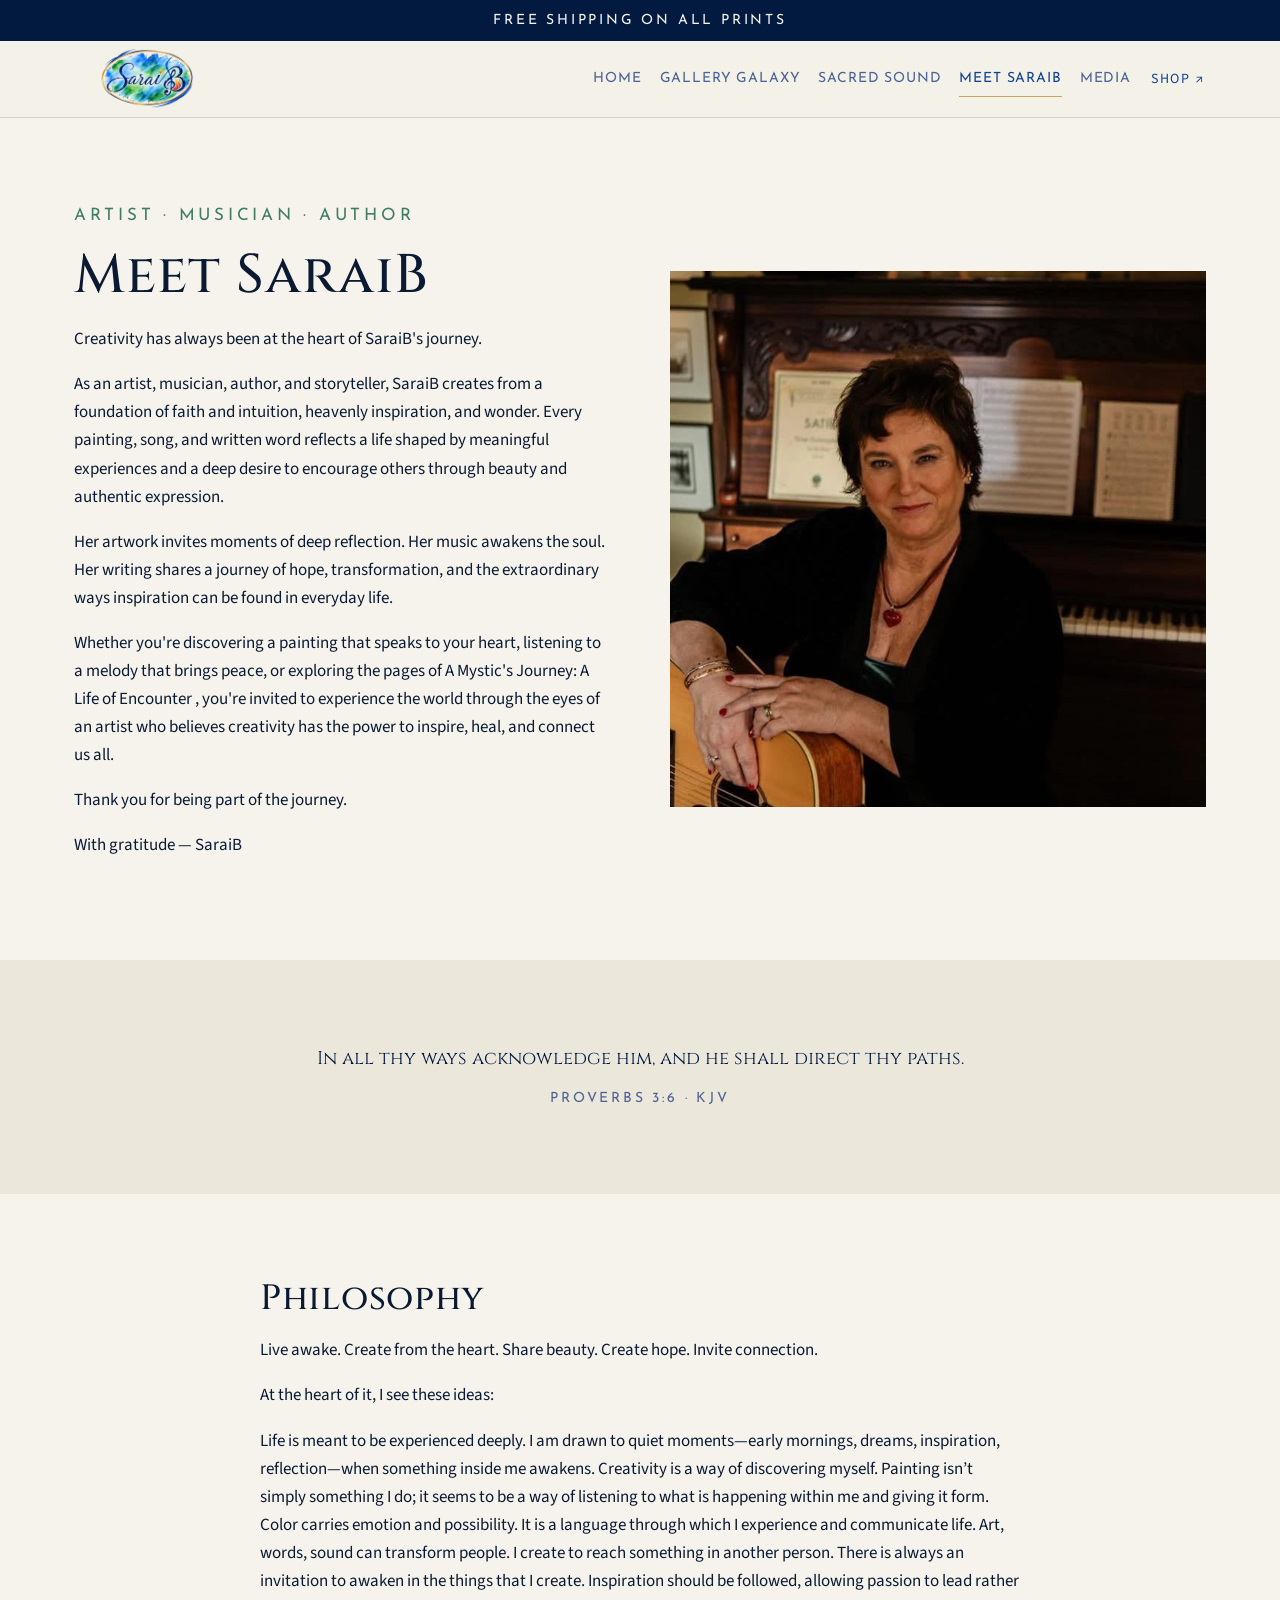
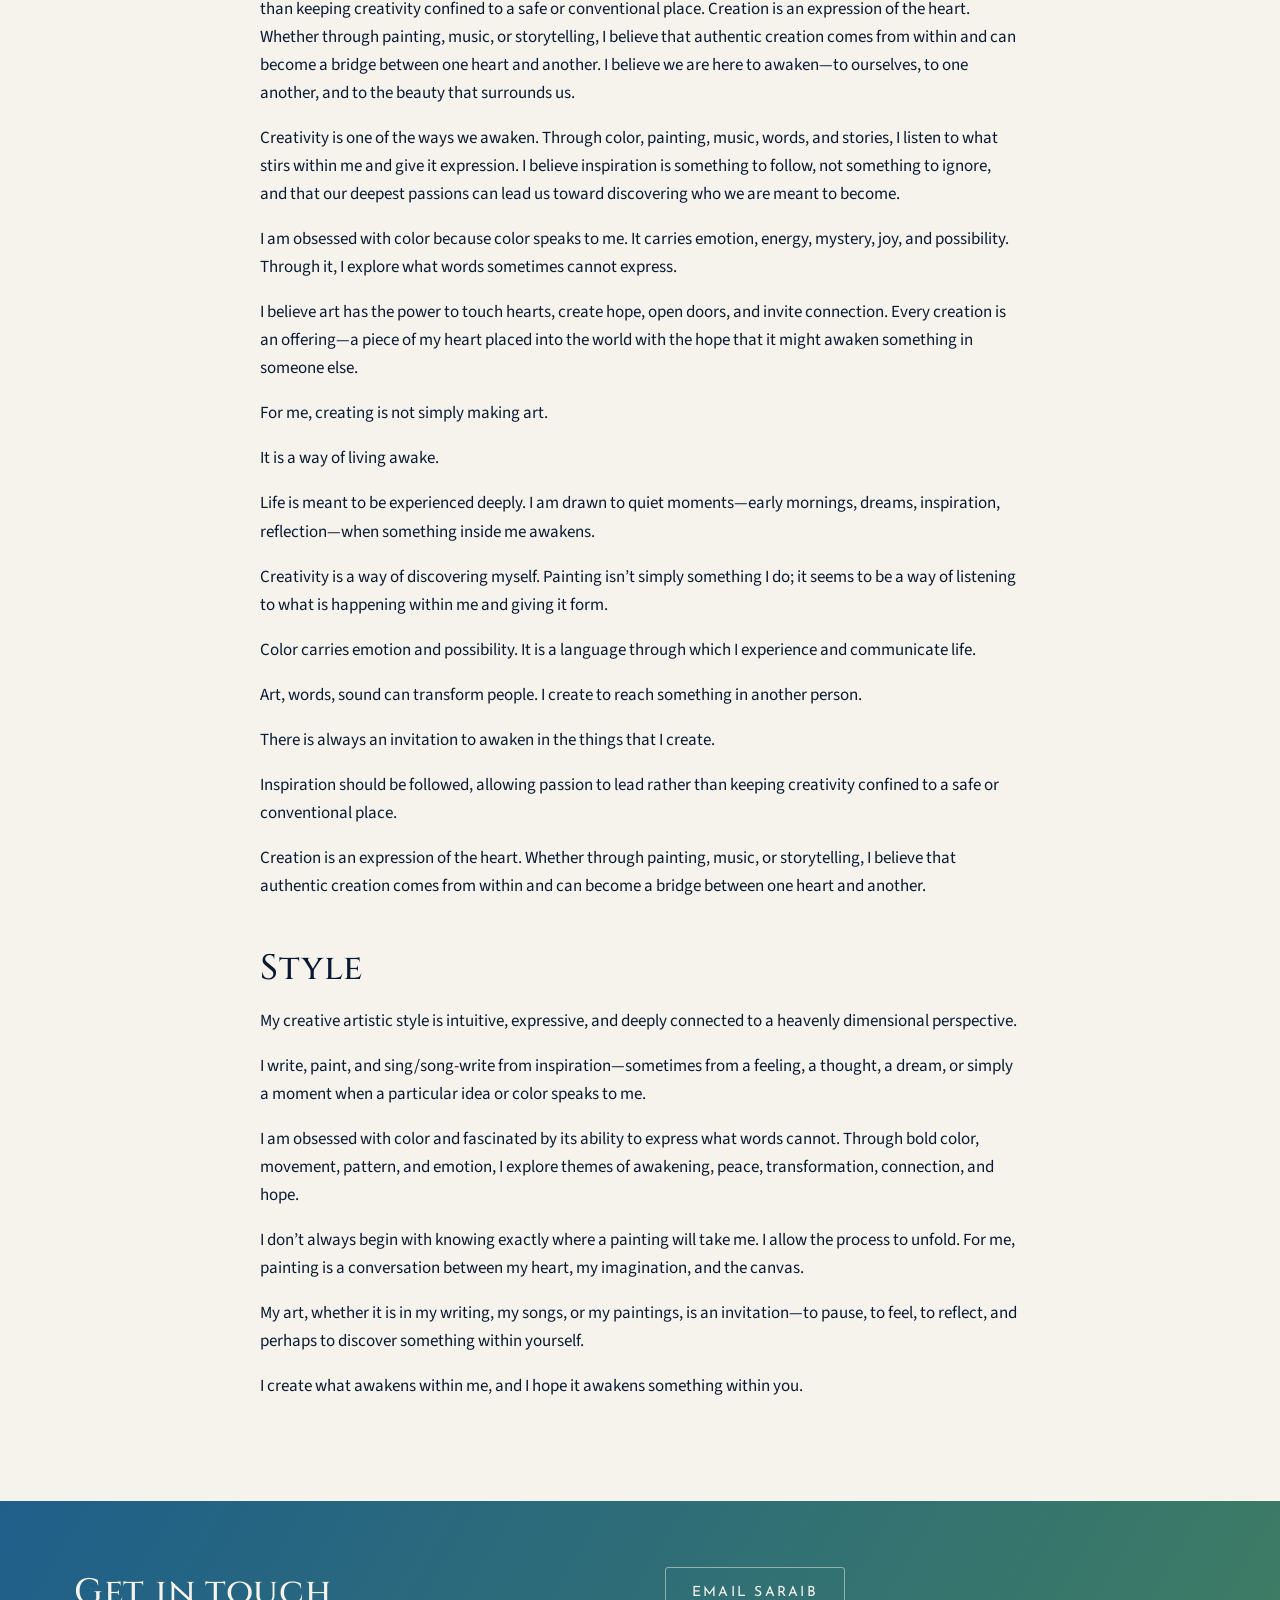
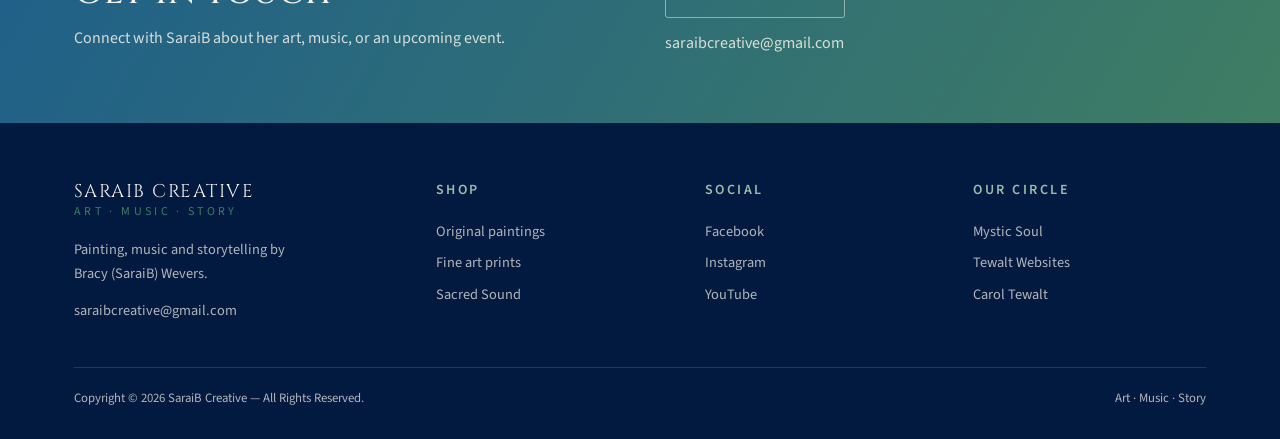
==== commit 9b9e602b: "Populate storefront with recovered SaraiB content Import public artwork, biography, videos and event" ====
--- a/about.html
+++ b/about.html
@@ -10,91 +10,7 @@
 <link href="https://fonts.googleapis.com/css2?family=Cinzel:wght@400;500;600&family=Josefin+Sans:wght@400;600&family=Source+Sans+3:wght@400;600&display=swap" rel="stylesheet">
 <link rel="stylesheet" href="assets/styles.css">
 </head>
-<body>
-<div class="announce">✨ Free shipping on all prints ✨</div>
-<header class="site-header">
-  <div class="shell nav">
-    <a class="brand" href="index.html">SaraiB Creative<small>Art · Music · Story</small></a>
-    <button class="nav-toggle" aria-expanded="false" aria-label="Menu">☰</button>
-    <nav class="nav-links">
-      <a href="index.html">Home</a>
-      <a href="gallery.html">Gallery Galaxy</a>
-      <a href="music.html">Sacred Sound</a>
-      <a href="about.html" aria-current="page">Meet SaraiB</a>
-    </nav>
-    <a class="cart" href="#cart">Cart <b>0</b></a>
-  </div>
-</header>
-<main>
-<section class="section">
-  <div class="shell split">
-    <div>
-      <p class="eyebrow">Meet SaraiB</p>
-      <h1>The heart behind the art</h1>
-      <p class="lede" style="margin-top:18px">It all began in November 2024, when SaraiB took her first art class and discovered an unexpected fascination with color — and, even more so, with the magic of mixing them. What began as a curiosity quickly blossomed into a true passion.</p>
-      <p class="lede">Painting has become more than something she does. It has become a way of seeing, feeling, and translating the world around — and within — her. She is obsessed with color, endlessly curious about what happens when one color meets another, and captivated by the endless possibilities that can emerge from the canvas.</p>
-      <p class="lede">Each creation is an expression of her heart, her imagination and the belief that art has the power to move us, awaken something within us and impact our lives. For SaraiB, creating is more than making art — it is a way of connecting, expressing and sharing the beauty of what lives within.</p>
-    </div>
-    <div class="split-art" data-art="bracy-saraib-wevers-portrait"></div>
-  </div>
-</section>
-
-<section class="section section-alt" id="events">
-  <div class="shell">
-    <div class="notes">
-      <div class="note"><h3>Art walk · September 12, 2026</h3><p>Join SaraiB for an afternoon of art, music &amp; inspiration. Location and times to come from the event page.</p></div>
-      <div class="note" id="shipping"><h3>Shipping &amp; returns</h3><p>Free shipping on all prints. Originals ship insured or are delivered personally. Returns policy to confirm with SaraiB.</p></div>
-      <div class="note" id="prints"><h3>How prints are made</h3><p>Printed by the print shop in SaraiB's hometown. Each order is emailed to the shop the moment it arrives and ships from there.</p></div>
-    </div>
-  </div>
-</section>
-
-<section class="section" id="contact">
-  <div class="shell split">
-    <div>
-      <p class="eyebrow">Contact us</p>
-      <h2>Drop us a line!</h2>
-      <p class="lede">Questions about a painting, a print, the music or the book — or just to say hello.</p>
-      <p class="meta" style="margin-top:22px"><a href="mailto:saraibcreative@gmail.com">saraibcreative@gmail.com</a></p>
-      <div class="socials" style="margin-top:18px">
-        <a href="https://www.facebook.com/bracy.wevers" rel="noopener">Facebook</a>
-        <a href="https://www.instagram.com/bracyyourself/" rel="noopener">Instagram</a>
-        <a href="https://www.youtube.com/@BracySaraiBWevers" rel="noopener">YouTube</a>
-      </div>
-    </div>
-    <form class="form" data-mock="Thank you — your note has been sent. (Mock form.)" novalidate>
-      <div class="row-2">
-        <div class="field"><label for="n">Name</label><input id="n"></div>
-        <div class="field"><label for="e">Email *</label><input id="e" type="email" required></div>
-      </div>
-      <div class="field"><label for="m">Message</label><textarea id="m" rows="5"></textarea></div>
-      <label class="consent"><input type="checkbox"> Keep me in the circle — new work, music and event dates.</label>
-      <div data-note><button class="btn btn-solid" type="submit">Send</button></div>
-      <p class="pending" style="margin:0">This site is protected by reCAPTCHA and the Google Privacy Policy and Terms of Service apply.</p>
-    </form>
-  </div>
-</section>
-
-<section class="section section-alt">
-  <div class="shell">
-    <p class="verse">"And let the beauty and delightfulness and favor of the Lord our God be upon us; confirm and establish the work of our hands, confirm and establish it."<small>Psalm 90:17 · Amplified Bible</small></p>
-  </div>
-</section>
-<section class="band">
-  <div class="shell">
-    <div>
-      <h2>Stay in the circle</h2>
-      <p>New paintings, print releases, music and event dates from SaraiB — sent when there is something worth sharing.</p>
-    </div>
-    <form data-mock="Thank you — you're on the list." novalidate>
-      <input type="email" placeholder="your@email.com" aria-label="Email address" required>
-      <button class="btn btn-light" type="submit">Join the list</button>
-      <small>Buyers are added automatically at checkout. Unsubscribe any time.</small>
-    </form>
-  </div>
-</section>
-</main>
-<footer class="site-footer">
+<body><a class="skip-link" href="#main">Skip to content</a><div class="announce">Free shipping on all prints</div><header class="site-header"><div class="shell nav"><a class="brand" href="index.html"><img class="brand-logo" src="assets/images/bf4ec93-official-saraib-logo-.png" alt="SaraiB Creative" loading="lazy" decoding="async"></a><button class="nav-toggle" aria-expanded="false" aria-controls="site-nav" aria-label="Menu">☰</button><nav id="site-nav" class="nav-links" aria-label="Main navigation"><a href="index.html">Home</a><a href="gallery.html">Gallery Galaxy</a><a href="music.html">Sacred Sound</a><a href="about.html" aria-current="page">Meet SaraiB</a><a href="media.html">Media</a></nav><a class="cart" href="https://saraibcreative.com/saraib-store">Shop ↗</a></div></header><main id="main"><section class="section"><div class="shell"><div class="split"><div class="prose"><p class="eyebrow">Artist · Musician · Author</p><h1>Meet SaraiB</h1><p>Creativity has always been at the heart of SaraiB&#x27;s journey.</p><p>As an artist, musician, author, and storyteller, SaraiB creates from a foundation of faith and intuition, heavenly inspiration, and wonder. Every painting, song, and written word reflects a life shaped by meaningful experiences and a deep desire to encourage others through beauty and authentic expression.</p><p>Her artwork invites moments of deep reflection. Her music awakens the soul. Her writing shares a journey of hope, transformation, and the extraordinary ways inspiration can be found in everyday life.</p><p>Whether you&#x27;re discovering a painting that speaks to your heart, listening to a melody that brings peace, or exploring the pages of A Mystic&#x27;s Journey: A Life of Encounter , you&#x27;re invited to experience the world through the eyes of an artist who believes creativity has the power to inspire, heal, and connect us all.</p><p>Thank you for being part of the journey.</p><p>With gratitude — SaraiB</p></div><img class="portrait" src="assets/images/40d8395-776985248-10163202516001149-660644521094114430.jpg" alt="SaraiB" loading="lazy" decoding="async"></div></div></section><section class="section section-alt"><div class="shell"><p class="verse">In all thy ways acknowledge him, and he shall direct thy paths.<small>Proverbs 3:6 · KJV</small></p></div></section><section class="section"><div class="shell"><div class="reading"><h2>Philosophy</h2><p>Live awake. Create from the heart. Share beauty. Create hope. Invite connection.</p><p>At the heart of it, I see these ideas:</p><p>Life is meant to be experienced deeply. I am drawn to quiet moments—early mornings, dreams, inspiration, reflection—when something inside me awakens. Creativity is a way of discovering myself. Painting isn’t simply something I do; it seems to be a way of listening to what is happening within me and giving it form. Color carries emotion and possibility. It is a language through which I experience and communicate life. Art, words, sound can transform people. I create to reach something in another person. There is always an invitation to awaken in the things that I create. Inspiration should be followed, allowing passion to lead rather than keeping creativity confined to a safe or conventional place. Creation is an expression of the heart. Whether through painting, music, or storytelling, I believe that authentic creation comes from within and can become a bridge between one heart and another. I believe we are here to awaken—to ourselves, to one another, and to the beauty that surrounds us.</p><p>Creativity is one of the ways we awaken. Through color, painting, music, words, and stories, I listen to what stirs within me and give it expression. I believe inspiration is something to follow, not something to ignore, and that our deepest passions can lead us toward discovering who we are meant to become.</p><p>I am obsessed with color because color speaks to me. It carries emotion, energy, mystery, joy, and possibility. Through it, I explore what words sometimes cannot express.</p><p>I believe art has the power to touch hearts, create hope, open doors, and invite connection. Every creation is an offering—a piece of my heart placed into the world with the hope that it might awaken something in someone else.</p><p>For me, creating is not simply making art.</p><p>It is a way of living awake.</p><p>Life is meant to be experienced deeply. I am drawn to quiet moments—early mornings, dreams, inspiration, reflection—when something inside me awakens.</p><p>Creativity is a way of discovering myself. Painting isn’t simply something I do; it seems to be a way of listening to what is happening within me and giving it form.</p><p>Color carries emotion and possibility. It is a language through which I experience and communicate life.</p><p>Art, words, sound can transform people. I create to reach something in another person.</p><p>There is always an invitation to awaken in the things that I create.</p><p>Inspiration should be followed, allowing passion to lead rather than keeping creativity confined to a safe or conventional place.</p><p>Creation is an expression of the heart. Whether through painting, music, or storytelling, I believe that authentic creation comes from within and can become a bridge between one heart and another.</p><h2>Style</h2><p>My creative artistic style is intuitive, expressive, and deeply connected to a heavenly dimensional perspective.</p><p>I write, paint, and sing/song-write from inspiration—sometimes from a feeling, a thought, a dream, or simply a moment when a particular idea or color speaks to me.</p><p>I am obsessed with color and fascinated by its ability to express what words cannot. Through bold color, movement, pattern, and emotion, I explore themes of awakening, peace, transformation, connection, and hope.</p><p>I don’t always begin with knowing exactly where a painting will take me. I allow the process to unfold. For me, painting is a conversation between my heart, my imagination, and the canvas.</p><p>My art, whether it is in my writing, my songs, or my paintings, is an invitation—to pause, to feel, to reflect, and perhaps to discover something within yourself.</p><p>I create what awakens within me, and I hope it awakens something within you.</p></div></div></section><section class="band"><div class="shell"><div><h2>Get in touch</h2><p>Connect with SaraiB about her art, music, or an upcoming event.</p></div><div><a class="btn btn-light" href="mailto:saraibcreative@gmail.com">Email SaraiB</a><p>saraibcreative@gmail.com</p></div></div></section></main><footer class="site-footer">
   <div class="shell">
     <div class="foot-grid">
       <div>
@@ -123,10 +39,8 @@
     </div>
     <div class="legal">
       <span>Copyright © 2026 SaraiB Creative — All Rights Reserved.</span>
-      <span>Secure checkout by Square</span>
+      <span>Art · Music · Story</span>
     </div>
   </div>
 </footer>
-<script src="assets/main.js"></script>
-</body>
-</html>
+<script src="assets/main.js"></script></body></html>
--- a/assets/styles.css
+++ b/assets/styles.css
@@ -267,3 +267,37 @@
   .section { padding-block: 58px; }
   .section-head { flex-direction: column; align-items: flex-start; }
 }
+
+/* Content recovered from the live site. Preserve the full paintings. */
+.brand-logo { width: 146px; height: 62px; object-fit: contain; }
+.hero-art { width: 100%; height: auto; aspect-ratio: auto; max-height: 680px; object-fit: contain; }
+.portrait { width: 100%; height: auto; max-height: 650px; object-fit: contain; }
+.book-cover { max-height: 680px; width: 100%; object-fit: contain; }
+.full-image { width: 100%; height: auto; object-fit: contain; }
+.card-media { display: flex; align-items: center; justify-content: center; background: #e5e6e1; }
+.card-media img { object-fit: contain; padding: 14px; }
+.card:hover .card-media img { transform: none; }
+.card-media:focus-visible { outline-offset: 5px; }
+.gallery-intro { display:flex; justify-content:space-between; align-items:center; gap:24px; flex-wrap:wrap; margin:28px 0 40px; }
+.extra-art { margin-top: 32px; align-items:center; }
+.extra-art img { width:100%; max-height:480px; object-fit:contain; }
+.video { display:block; width:100%; aspect-ratio:16/9; border:0; background:var(--sea-deep); margin-bottom:12px; }
+.prose p,.reading p { font-size:1.0625rem; }
+.reading { max-width: 760px; margin:auto; }
+.reading h2:not(:first-child) { margin-top:48px; }
+.eyebrow,.btn,.announce,.nav-links a,.cart,.meta,.event time,.event a,.section-head a,.testimonial cite,.verse small,.site-footer h4 { font-size: .875rem; }
+.brand small { font-size:.75rem; }
+.nav { gap:20px; }
+.nav-links { gap:18px; }
+.nav-links a { letter-spacing:.06em; }
+.skip-link { position:fixed; top:-100px; left:12px; z-index:100; background:white; padding:12px; }
+.skip-link:focus { top:12px; }
+:focus-visible { outline:3px solid var(--gold); outline-offset:4px; }
+[hidden] { display:none !important; }
+@media(max-width:1050px) {
+ .nav-links { display:none; position:absolute; top:76px; left:0; right:0; flex-direction:column; gap:0; background:var(--paper); padding:12px 24px; }
+ .nav-links.open { display:flex; }
+ .nav-toggle { display:block; margin-left:auto; order:3; }
+ .cart { margin-left:auto; }
+}
+@media(prefers-reduced-motion:reduce) { html { scroll-behavior:auto; } * { transition:none !important; } }
